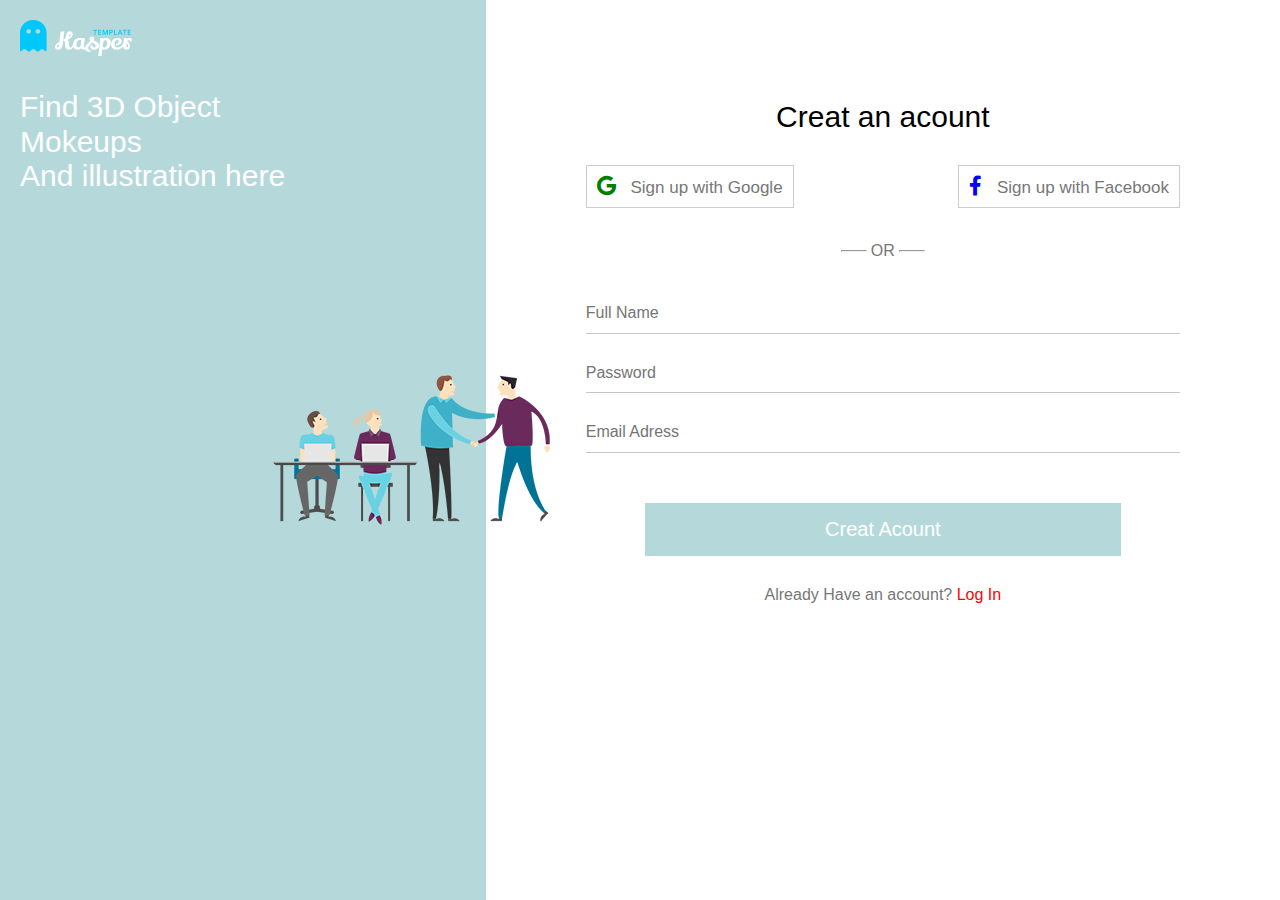
==== SignUp.html @ 70b624be "Login Page" ====
<!DOCTYPE html>
<html lang="en">
  <head>
    <meta charset="UTF-8" />
    <meta http-equiv="X-UA-Compatible" content="IE=edge" />
    <meta name="viewport" content="width=device-width, initial-scale=1.0" />
    <title>Sign Up</title>
    <link
      rel="shortcut icon"
      href="imgs/logo.png"
      type="image/x-icon"
    />
    <!-- render  -->
    <link rel="stylesheet" href="css/normalize.css" />
    <!-- render  -->
    <!-- font awesome  -->
    <link rel="stylesheet" href="css/all.min.css" />
    <!-- font awesome  -->
    <!-- font google  -->
    <link rel="preconnect" href="https://fonts.googleapis.com" />
    <link rel="preconnect" href="https://fonts.gstatic.com" crossorigin />
    <link
      href="https://fonts.googleapis.com/css2?family=Open+Sans:wght@300;400;700;800&display=swap"
      rel="stylesheet"
    />
    <!-- font google  -->
    <!-- main style  -->
    <link rel="stylesheet" href="css/style.css" />
    <!-- main style  -->
  </head>
  <body>
    <!-- start sign  -->
    <div class="sign">
      <div class="left">
        <img class="logo" src="imgs/logo.png" alt="" />
        <h3>
          Find 3D Object <br />
          Mokeups <br />
          And illustration here
        </h3>
        <img class="image" src="imgs/welcome.png" alt="" />
      </div>
      <div class="right">
        <h3 style="text-align: center;">Creat an acount</h3>
        <div class="social">
          <div class="google">
            <i class="fa-brands fa-google"></i> Sign up with Google
          </div>
          <div class="facebook">
            <i class="fa-brands fa-facebook-f"></i> Sign up with Facebook
          </div>
        </div>
        <div class="or">
          <hr />
          <span>OR</span>
          <hr />
        </div>
        <form>
          <input type="text" placeholder="Full Name" />
          <input type="password" placeholder="Password" />
          <input type="email" placeholder="Email Adress" />
        </form>
        <button>Creat Acount</button>
        <p>Already Have an account? <a href="Login.html">Log In</a></p>
      </div>
    </div>
    <!-- end sign  -->
  </body>
</html>
---- css/style.css ----
/* start global rules  */
*{
  box-sizing: border-box;
  --webkit-box-sizing: border-box;
  --moz-box-sizing: border-box;
  padding: 0;
  margin: 0;
}
body{
  font-family: 'Cairo', sans-serif;
}
@media(max-width:767px){
  body{
    margin-right: -20px;
  }
}
ul{
  list-style: none;
}
a{
  text-decoration: none;
}
/* small */
@media (min-width:768px){
  .container{
    width: 750px;
  } 
}
/* medium */
@media (min-width:992px){
  .container{
    width: 970px;
  } 
}
/* large */
@media (min-width:1200px){
  .container{
    width: 1170px;
  } 
}
html{
  scroll-behavior: smooth;
}
.sign{
  display: flex;
}
/* start sign  */
/* start  left*/
.left{
  flex: 1.5;
  height: 100vh;
  background-color: #B5D9DB;
  padding: 20px;
  position: relative;
}
.left .logo{
  max-width: 100%;
  margin-bottom: 30px;
}
.left h3{
  color: white;
  font-size: 30px;
  font-weight: normal;
}
.left .image{
  max-width: 100%;
  position: absolute;
  right: -64px;
  top: 50%;
  transform: translatey(-50%);
}
/* end left  */
/* start right  */
.right{
flex: 2;
padding: 100px;
}
.right h3{
  font-weight: 500;
  font-size: 30px;
}
.right .social{
  display: flex;
    justify-content: space-between;
    margin: 30px 0;
}
.right .social .google{
  font-size: 17px;
  border: 1px solid #ccc;
  cursor: pointer;
  padding: 10px;
  color: #777;
  transition: all .5s;
}
.right .social .google i{
  font-size: 20px;
    color: green;
    padding-right: 10px;
}
.right .social .facebook{
  font-size: 17px;
  border: 1px solid #ccc;
  cursor: pointer;
  padding: 10px;
  color: #777;
  transition: all .5s;
}
.right .social .facebook:hover,
.right .social .google:hover{
background-color: #B5D9DB;
}
.right .social .facebook i{
  font-size: 20px;
    color: blue;
    padding-right: 10px;
}
.right .or{
  display: flex;
  align-items: center;
  justify-content: center;
}
.right .or hr{
  width: 4%;
}
.right .or span{
  padding: 4px;
  color: #777;
}
.right form{
  display: flex;
    flex-direction: column;
    margin: 30px 0;
}
.right form input{
  margin-bottom: 20px;
    padding: 10px 0;
    border: none;
    border-bottom: 1px solid #7777776b;
    outline: none;
    transition: 2s;
}
.right form input:focus::placeholder{
  transition: opacity .5s;
}
.right form input:focus::placeholder{
  opacity: 0;
}
.right button{
  width: 80%;
  background-color: #B5D9DB;
  border: none;
  color: white;
  font-size: 20px;
  padding: 15px 0;
  cursor: pointer;
  display: block;
  margin: 30px auto;
  transition: .5s;
}
.right button:hover{
  background-color: #ccc;
}
.right p{
  color: #777;
  text-align: center;
}
.right p a{
  color: red;
}
/* end right  */
@media (max-width:767px){
  .sign{
    flex-direction: column;
  }
  .left .image{
    display: none;
  }
  .right .social{
    flex-direction: column;
  }
  .right p{
    min-width: 300px;
    text-align: left;
  }
  .right .social .google{
    margin-bottom: 10px;
  }
}
@media (max-width:991px){
  .sign{
    flex-direction: column;
  }
  .left .image{
    display: none;
  }
  .right .social{
    flex-direction: column;
  }
  .right p{
    min-width: 300px;
    text-align: center;
  }
  .right .social .google{
    margin-bottom: 10px;
  }
}
/* end sign  */
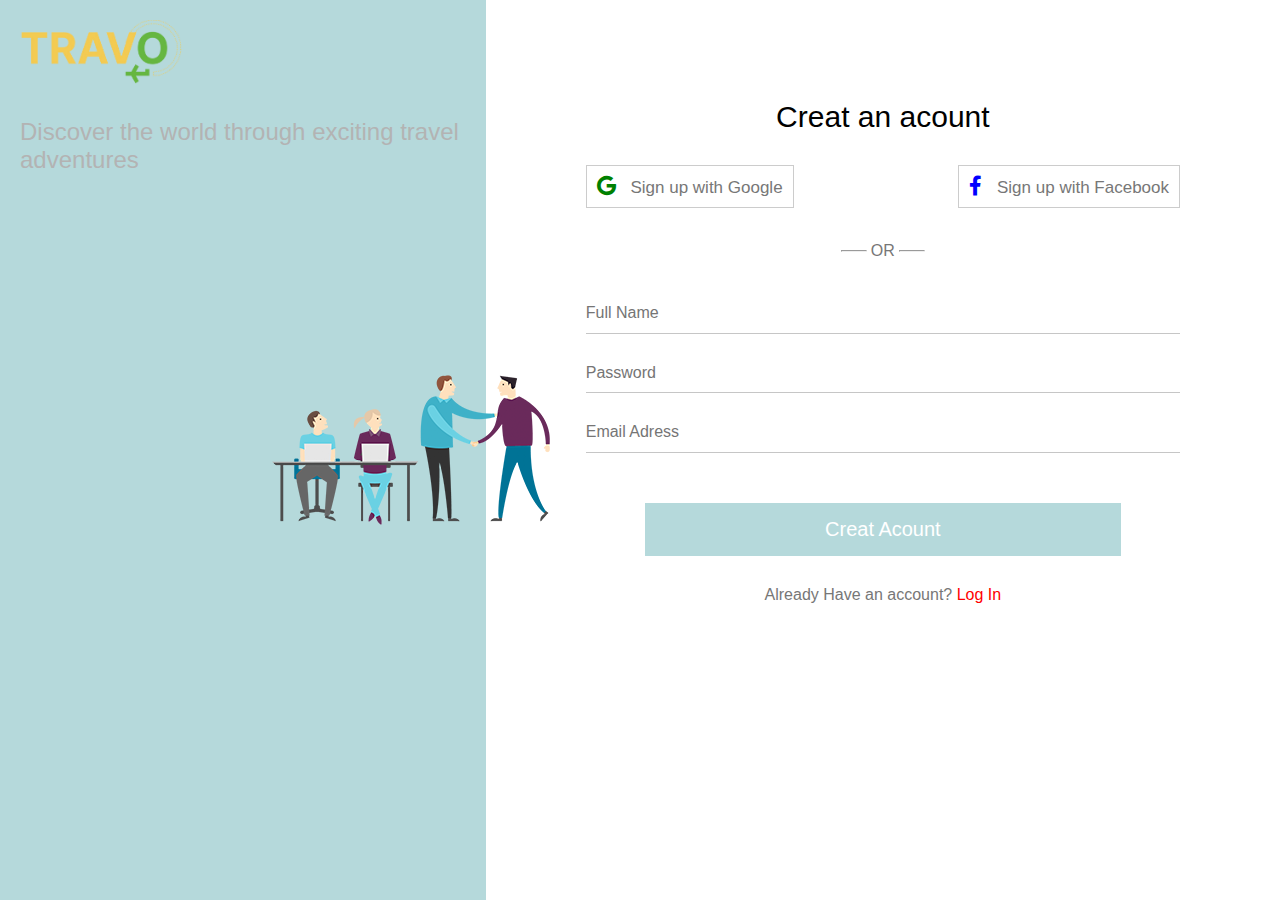
==== commit d62d4aec: "update" ====
--- a/SignUp.html
+++ b/SignUp.html
@@ -5,11 +5,7 @@
     <meta http-equiv="X-UA-Compatible" content="IE=edge" />
     <meta name="viewport" content="width=device-width, initial-scale=1.0" />
     <title>Sign Up</title>
-    <link
-      rel="shortcut icon"
-      href="imgs/logo.png"
-      type="image/x-icon"
-    />
+    <link rel="shortcut icon" href="imgs/youssef-removebg-preview.png" type="image/x-icon" />
     <!-- render  -->
     <link rel="stylesheet" href="css/normalize.css" />
     <!-- render  -->
@@ -32,16 +28,14 @@
     <!-- start sign  -->
     <div class="sign">
       <div class="left">
-        <img class="logo" src="imgs/logo.png" alt="" />
+        <img class="logo" src="imgs/youssef-removebg-preview.png" alt="" />
         <h3>
-          Find 3D Object <br />
-          Mokeups <br />
-          And illustration here
+          Discover the world through exciting travel adventures
         </h3>
         <img class="image" src="imgs/welcome.png" alt="" />
       </div>
       <div class="right">
-        <h3 style="text-align: center;">Creat an acount</h3>
+        <h3 style="text-align: center">Creat an acount</h3>
         <div class="social">
           <div class="google">
             <i class="fa-brands fa-google"></i> Sign up with Google
--- a/css/style.css
+++ b/css/style.css
@@ -54,12 +54,13 @@
   position: relative;
 }
 .left .logo{
-  max-width: 100%;
+  max-width: 40%;
   margin-bottom: 30px;
+  /* border-radius: 20%; */
 }
 .left h3{
-  color: white;
-  font-size: 30px;
+  color: hsl(0,0%,70%);
+  font-size: 1.5rem;
   font-weight: normal;
 }
 .left .image{
